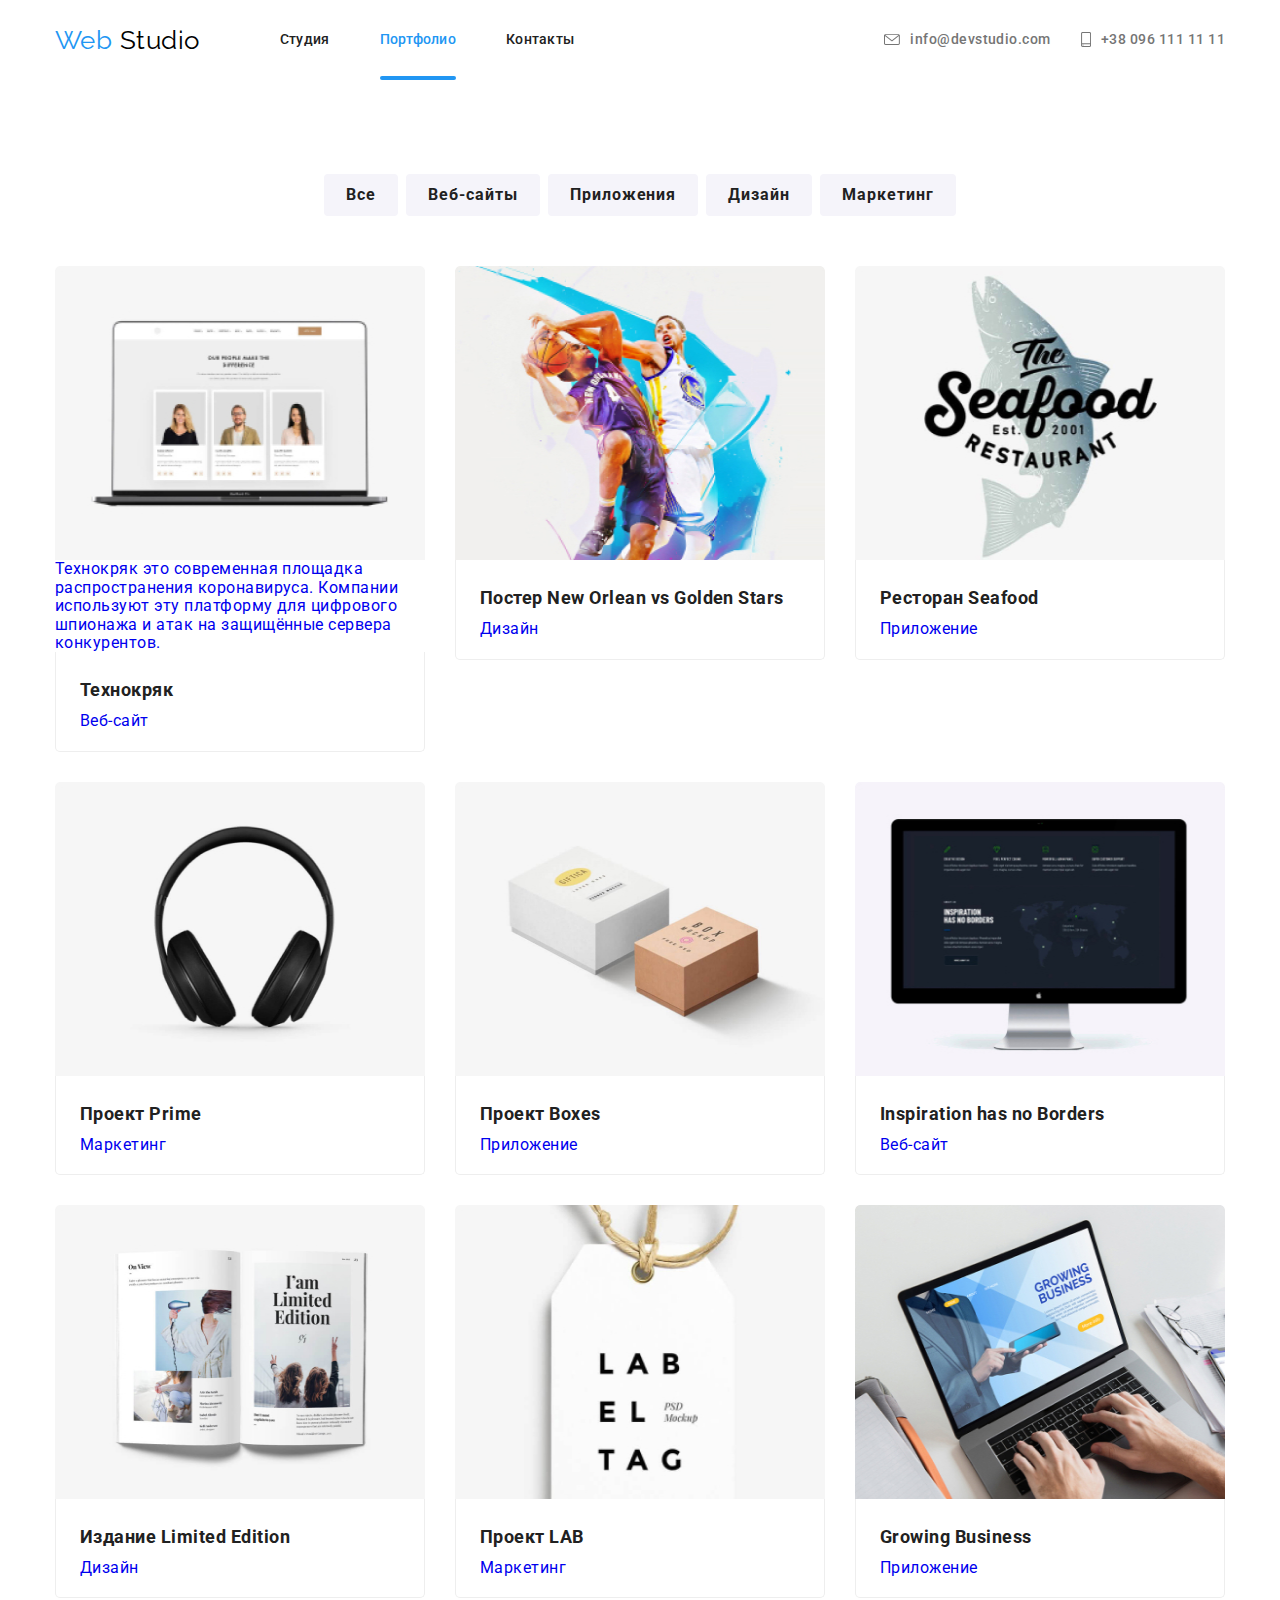
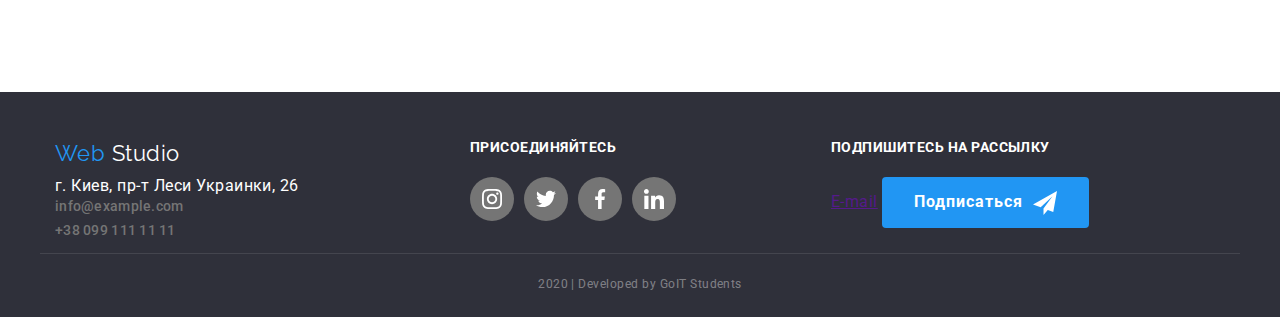
==== portfolio.html @ 6e916e90 "В ксс шрифты не все подтягиваются" ====
<!DOCTYPE html>
<html lang="ru">

<head>
    <meta charset="UTF-8">
    <meta name="viewport" content="width=device-width, initial-scale=1.0">
    <title>Document</title>
    <link
        href="https://fonts.googleapis.com/css2?family=Raleway:wght@700&family=Roboto:wght@400;500;700;900&display=swap"
        rel="stylesheet" />
    <link rel="stylesheet"
        href="https://cdnjs.cloudflare.com/ajax/libs/modern-normalize/0.6.0/modern-normalize.min.css" />
    <link rel="stylesheet" href="./css/styles.css" />
</head>

<body>
    <!--Шапка страницы-->
    <header class="page-header ">
        <div class="container ">
            <div class="main-nav">
                <nav class="main-nav">
                    <a class="logo" href="./index.html"><span class="Web">Web</span> <span
                            class="Studio">Studio</span></a>
                    <ul class="site-nav ">
                        <li class="item"><a href="./index.html" class="link">Студия</a></li>
                        <li class="item">
                            <a href="./portfolio.html" class="link  current">Портфолио</a>
                            <div class="item-line"></div>
                        </li>
                        <li class="item"><a href="#" class="link">Контакты</a></li>
                    </ul>
                </nav>
                <ul class="info main-nav">
                    <li class="info-title">
                        <a class="info-main mail" href="mailto:info@devstudio.com">
                            <svg class="icon-mail">
                                <use href="./images/sprite.svg#icon-envelope"></use>
                            </svg>
                            info@devstudio.com
                        </a>
                    </li>
                    <li class="info-title">
                        <a class="info-main phone" href="tel:+380961111111">
                            <svg class="icon-phone">
                                <use href="./images/sprite.svg#icon-phone"></use>
                            </svg>
                            +38 096 111 11 11
                        </a>
                    </li>
                </ul>
            </div>
        </div>
    </header>
    <main>
        <div class="container">

            <ul class="button-container">
                <li><a href="" class="button-secondary">Все</a></li>
                <li><a href="" class="button-secondary">Веб-сайты </a></li>
                <li><a href="" class="button-secondary">Приложения </a></li>
                <li><a href="" class="button-secondary">Дизайн </a></li>
                <li><a href="" class="button-secondary">Маркетинг </a></li>
            </ul>
        </div>

        <!--1 секция все работы-->
        <section>
            <div class="container">
                <ul class="flex-list">
                    <li class="list">
                        <div class="card">
                            <a class="link-card" href="#">
                                <img class="img-portfolio" src="./images/1img.jpg" alt="Macbook" width="370"
                                    height="294" />
                                <p class="list-paragraph">Технокряк это современная площадка распространения
                                    коронавируса. Компании используют эту платформу для цифрового
                                    шпионажа и атак на защищённые сервера конкурентов.</p>
                                <div class="card-content">
                                    <h2 class="list-tittle">Технокряк</h2>
                                    <p class="list-link">Веб-сайт</p>

                                </div>
                            </a>
                        </div>
                    </li>
                    <li class="list">
                        <div class="card">
                            <a class="link-card" href="#">
                                <img class="img-portfolio" src="./images/2img.jpg" alt="2 баскетболиста" width="370"
                                    height="294" />
                                <div class="card-content">
                                    <h2 class="list-tittle">Постер New Orlean vs Golden Stars</h2>
                                    <p class="list-link">Дизайн</p>
                                    <p class="list-paragraph"></p>
                                </div>
                            </a>
                        </div>
                    </li>
                    <li class="list">
                        <div class="card">
                            <a class="link-card" href="#">
                                <img class="img-portfolio" src="./images/3img.jpg" alt="логотип ресторана" width="370"
                                    height="294" />
                                <div class="card-content">
                                    <h2 class="list-tittle">Ресторан Seafood</h2>
                                    <p class="list-link">Приложение</p>
                                    <p class="list-paragraph"></p>
                                </div>
                            </a>
                        </div>
                    </li>
                    <li class="list">
                        <div class="card">
                            <a class="link-card" href="#">
                                <img class="img-portfolio" src="./images/4img.jpg" alt="наушники" width="370"
                                    height="294" />
                                <div class="card-content">
                                    <h2 class="list-tittle">Проект Prime</h2>
                                    <p class="list-link">Маркетинг</p>
                                    <p class="list-paragraph"></p>
                                </div>
                            </a>
                        </div>
                    </li>
                    <li class="list">
                        <div class="card">
                            <a class="link-card" href="#">
                                <img class="img-portfolio" src="./images/5img.jpg" alt="2 коробки" width="370"
                                    height="294" />
                                <div class="card-content">
                                    <h2 class="list-tittle">Проект Boxes</h2>
                                    <p class="list-link">Приложение</p>
                                    <p class="list-paragraph"></p>
                                </div>
                            </a>
                        </div>
                    </li>
                    <li class="list">
                        <div class="card">
                            <a class="link-card" href="#">
                                <img class="img-portfolio" src="./images/6img.jpg" alt="компьютер" width="370"
                                    height="294" />
                                <div class="card-content">
                                    <h2 class="list-tittle">Inspiration has no Borders</h2>
                                    <p class="list-link">Веб-сайт</p>
                                    <p class="list-paragraph"></p>
                                </div>
                            </a>
                        </div>
                    </li>
                    <li class="list">
                        <div class="card">
                            <a class="link-card" href="#">
                                <img class="img-portfolio" src="./images/7img.jpg" alt="книга" width="370"
                                    height="294" />
                                <div class="card-content">
                                    <h2 class="list-tittle">Издание Limited Edition</h2>
                                    <p class="list-link">Дизайн</p>
                                    <p class="list-paragraph"></p>
                                </div>
                            </a>
                        </div>
                    </li>
                    <li class="list">
                        <div class="card">
                            <a class="link-card" href="#">
                                <img class="img-portfolio" src="./images/8img.jpg" alt="проект лаб" width="370"
                                    height="294" />
                                <div class="card-content">
                                    <h2 class="list-tittle">Проект LAB</h2>
                                    <p class="list-link">Маркетинг</p>
                                    <p class="list-paragraph"></p>
                                </div>
                            </a>
                        </div>
                    </li>
                    <li class="list">
                        <div class="card">
                            <a class="link-card" href="#">
                                <img class="img-portfolio" src="./images/9img.jpg" alt="ноутбук" width="370"
                                    height="294" />
                                <div class="card-content">
                                    <h2 class="list-tittle">Growing Business</h2>
                                    <p class="list-link">Приложение</p>
                                    <p class="list-paragraph"></p>
                                </div>
                            </a>
                        </div>
                    </li>
                </ul>
            </div>
        </section>
    </main>
    <!--Подвал страницы-->
    <footer class="footer">
        <div class="container footer-colums">
            <div class="main-address">
                <a class="logo-footer" href="./index.html"><span class="Web">Web</span> <span
                        class="Studio">Studio</span>
                </a>
                <address class="address">
                    г. Киев, пр-т Леси Украинки, 26 <br />
                    <a class="info-f" href="mailto:info@example.com">info@example.com</a><br />
                    <a class="info-f" href="tel:+380991111111">+38 099 111 11 11</a>
                </address>
            </div>
            <div class="main-link-footer">
                <h6 class="title-footer">присоединяйтесь</h6>
                <ul class="social-list">
                    <li>
                        <a class="footer-hover" href="#" aria-label="Сыллка на Instagram">
                            <svg class="icon-fotter">
                                <use href="./images/sprite.svg#icon-Insta"></use>
                            </svg>
                        </a>
                    </li>
                    <li><a class="footer-hover" href="#" aria-label="Сыллка на Twitter">
                            <svg class="icon-fotter">
                                <use href="./images/sprite.svg#icon-twitter"></use>
                            </svg>
                        </a>
                    </li>
                    <li><a class="footer-hover" href="#" aria-label="Сыллка на Facebook">
                            <svg class="icon-fotter">
                                <use href="./images/sprite.svg#icon-F"></use>
                            </svg>
                        </a>
                    </li>
                    <li><a class="footer-hover" href="#" aria-label="Сыллка на linkedin">
                            <svg class="icon-fotter">
                                <use href="./images/sprite.svg#icon-in"></use>
                            </svg>
                        </a>
                    </li>
                </ul>
            </div>
            <div>
                <h6 class="title-footer">Подпишитесь на рассылку</h6>
                <a href="">E-mail</a>
                <a href="" class="button primary-footer">Подписаться</a>
            </div>
        </div>
        <p class="container niz">2020 | Developed by GoIT Students</p>
    </footer>
</body>

</html>
---- css/styles.css ----
/* цвет основного текста #757575 */
/* цвет вторичного текста #212121 */
/* белый #FFFFFF */
/* акцент #2196F3 */
/* цвет адреса rgba(255, 255, 255, 0.6); */
/* цвет 2020 rgba(255, 255, 255, 0.4); */
:root {
  --primary-text-color: #757575;
  --title-text-color: #212121;
  --white-color: #ffffff;
  --accent-color: #2196f3;
  --adress-text: rgba(255, 255, 255, 0.6);
  --niz-text: rgba(255, 255, 255, 0.4);
  --background-secondary: #f5f4fa;
}

body {
  background-color: #ffffff;
  color: var(--primary-text-color);
  font-family: Roboto, sans-serif;
  letter-spacing: 0.03em;

  margin: 0;
}

h1,
h2,
h3,
h4,
h5,
h6,
p {
  margin-top: 0;
  margin-bottom: 0;
}

.container {
  width: 1200px;
  padding-left: 15px;
  padding-right: 15px;
  margin: 0 auto;
}

.item {
  position: relative;
  display: flex;
}

.item-line {
  bottom: 0;
  left: 0;

  display: flex;
  width: 100%;
  height: 4px;
  background-color: #2196f3;
  border-radius: 2px;
  position: absolute;
}

.main-nav {
  display: flex;
  align-items: center;
}

.tittle-main {
  margin-top: 0;
  margin-bottom: 0;
}

.icon {
  margin-bottom: 55px;
}

.button-container {
  margin-top: 94px;
  margin-bottom: 50px;
  display: flex;
  justify-content: center;
}

.button-container :not(:last-child) {
  margin-right: 8px;
}

.portfolio {
  border-bottom: 1px solid #ececec;
}

.footer {
  background: #2f303a;
}

.footer-colums {
  display: flex;
  align-content: baseline;
  padding-top: 48px;
}

.button-container .footer {
  background-color: #2f303a;
}

ul {
  list-style: none;
  padding: 0;
  margin: 0;
}
/* logo */
.logo {
  font-family: Raleway, cursive;
  font-size: 26px;
  line-height: 1.19;
  text-decoration: none;
}

.link-command {
  align-items: center;
  display: flex;
  justify-content: center;

  text-decoration: none;
  width: 44px;
  height: 44px;
  border-radius: 50%;
}

.link-card {
  background-color: white;
  text-decoration: none;
}

.social-list {
  display: flex;
  align-items: center;
  justify-content: center;
}

.logo-footer {
  margin-bottom: 10px;

  font-family: Raleway, cursive;
  font-size: 22px;
  line-height: 1.2;
  text-decoration: none;
}

.Web {
  color: var(--accent-color);
}
.Studio {
  color: black;
}

/* site nav */
.site-nav {
  display: flex;
  margin-left: 80px;
}

.site-nav .item:not(:last-child) {
  margin-right: 50px;
}
.site-nav .link {
  display: block;
  padding-top: 32px;
  padding-bottom: 32px;

  color: var(--title-text-color);
  letter-spacing: 0.02em;
  font-weight: 500;
  font-size: 14px;
  line-height: 1.14;
  text-decoration: none;
}

.site-nav .link.current {
  color: var(--accent-color);
}

.site-nav :hover,
.site-nav :focus {
  color: var(--accent-color);
}

/* info */
.info-f {
  color: var(--primary-text-color);
  letter-spacing: 0.02em;
  font-weight: 500;
  font-size: 14px;
  line-height: 1.7;
  text-decoration: none;
  margin-top: 9px;
}
.info {
  display: inline-flex;

  font-weight: 400;
  font-size: 14px;

  line-height: 1.14;
  text-decoration: none;
  margin-left: auto;
}

.info-title {
  display: inline-flex;
  align-items: center;

  font-weight: 400;
  font-size: 14px;

  line-height: 1.14;
  text-decoration: none;
  margin-left: auto;
}

.info-main {
  display: inline-flex;
  align-items: center;
  font-weight: 500;
  font-size: 14px;
  color: var(--primary-text-color);

  line-height: 1.14;
  text-decoration: none;
  margin-left: auto;
}

.info .info-title + .info-title {
  margin-left: 30px;
}

.info-title :hover,
.info-title :focus {
  color: var(--accent-color);
}

.section {
  padding-top: 94px;
  padding-bottom: 94px;
}

.border {
  width: 1170px;
  margin: 0 auto;
  border-bottom: 1px solid #ececec;
}

/* section-title */
.section-title {
  color: var(--title-text-color);
  font-weight: 700;
  font-size: 14px;
  line-height: 1.1;
  margin-bottom: 10px;
  margin-top: 0;
  text-align: left;
}

.future {
  display: flex;
  text-align: center;
}

.future li:not(:last-child) {
  margin-right: 30px;
}

.plan {
  font-weight: 400;
  font-size: 14px;
  line-height: 1.7;
  margin-top: 0;
  margin-bottom: 0;
  text-align: left;
}

.title-h {
  color: var(--title-text-color);
  font-weight: 700;
  font-size: 36px;
  line-height: 1.2;
  text-align: center;
  margin-top: 0;
  margin-bottom: 50px;
}

.team {
  margin-top: 0;
  margin-bottom: 30px;
}

.main-team {
  margin-right: 30px;
  background-color: #ffffff;
  border-radius: 4px;
  width: 278px;
  height: 422px;
}

.container-team {
  display: flex;
}

.container-clients {
  display: flex;
}

.container-command {
  display: flex;
  align-items: center;
  justify-content: center;
  padding: 0;
  margin: 0;
}

.clients {
  width: 170px;
  height: 90px;
  color: #afb1b8;

  box-sizing: border-box;
  border-radius: 4px;

  display: flex;
  align-items: center;
  justify-content: center;
}

.icon-hover {
  margin-left: auto;
  width: 170px;
  height: 90px;
  color: #afb1b8;
  border: 1px solid #afb1b8;
  box-sizing: border-box;
  border-radius: 4px;

  display: flex;
  align-items: center;
  justify-content: center;
  fill: #afb1b8;
}

.icon-hover:focus,
.icon-hover:hover {
  border-color: #2196f3;
  fill: var(--accent-color);
}

.clients:not(:last-child) {
  margin-right: 30px;
}

.section-main {
  background-color: #f5f4fa;
  padding-top: 94px;
  padding-bottom: 94px;
}

.title-footer {
  color: var(--white-color);
  font-weight: 700;
  font-size: 14px;
  line-height: 1.14;
  margin-bottom: 21px;
  text-transform: uppercase;
}

.future-img {
  margin-top: 0;
  position: relative;
  display: flex;
  pointer-events: none;
}

.p-command {
  font-weight: 400;
  font-size: 16px;
  line-height: 1.2;
  text-align: center;
  margin-bottom: 16px;
}

.tittle-command {
  color: var(--title-text-color);
  font-weight: 500;
  font-size: 16px;
  line-height: 1.2;
  text-align: center;
  margin-top: 0;
  margin-bottom: 10px;
}

.hero {
  margin-top: 0;
  text-align: center;
}

/* hero-title */
.hero-title {
  color: var(--white-color);

  letter-spacing: 0.06em;
  font-style: 400;
  font-weight: 900;
  font-size: 44px;
  line-height: 1.4;
  text-align: center;
  padding-top: 200px;
  margin-bottom: 30px;
}

/* title-applications" */
.title-applications {
  color: var(--white-color);
  background-color: rgba(47, 48, 58, 0.8);
  padding-top: 27px;
  padding-bottom: 27px;
  margin-bottom: 0;

  position: absolute;
  bottom: 0;
  left: 0;
  width: 100%;
  pointer-events: none;
  align-items: center;
  text-align: center;
}

.button {
  color: var(--white-color);
  text-decoration: none;
  font-family: inherit;

  border-radius: 4px;
  padding: 10px 32px;
  text-align: center;
  border-radius: 1px solid transparent;
  display: inline-flex;
  align-items: center;
}
.button.primary {
  color: var(--white-color);
  background-color: var(--accent-color);
  letter-spacing: 0.06em;
  font-weight: 700;
  font-size: 16px;
  line-height: 1.9;
}

.button.primary-footer {
  color: var(--white-color);
  background-color: var(--accent-color);
  letter-spacing: 0.06em;
  font-weight: 700;
  font-size: 16px;
  line-height: 1.9;
}

.primary-footer::after {
  content: "";
  width: 24px;
  height: 24px;
  margin-left: 10px;
  background-repeat: no-repeat;
  background-image: url(../images/icon.svg);
  background-size: contain;
  background-position: center;
}
.address {
  color: var(--white-color);
  font-style: normal;
  display: block;
  margin-bottom: 10px;
}

.address .info {
  color: var(--adress-text);
}

.niz {
  text-align: center;
  border-top: 1px solid rgba(255, 255, 255, 0.1);

  color: var(--niz-text);
  font-weight: 400;
  font-size: 12px;
  line-height: 2;

  padding-top: 18px;
  padding-bottom: 21px;
}

.button-secondary {
  color: var(--title-text-color);
  background-color: var(--background-secondary);
  letter-spacing: 0.06em;
  font-weight: 700;
  font-size: 16px;
  line-height: 1.9;
  padding: 6px 22px;
  text-align: center;
  border-radius: 1px solid transparent;
  display: block;
  border-radius: 4px;
  text-decoration: none;
}

.button-secondary:hover,
.button-secondary:focus {
  color: var(--white-color);
  background-color: var(--accent-color);
}

.card-content {
  background: #ffffff;
  box-sizing: border-box;
  padding: 20px 24px;

  border: 1px solid #eeeeee;
  border-top-width: 0px;
  border-right-width: 1px;
  border-bottom-width: 1px;
  border-left-width: 1px;

  border-bottom-right-radius: 5px;
  border-bottom-left-radius: 5px;
}

.card {
  width: 370px;
  border-top-left-radius: 5px;
  border-top-right-radius: 5px;
  overflow: hidden;
}

.flex-list {
  flex-wrap: wrap;
  display: flex;
}

.list {
  width: 370px;
  margin-right: 30px;
  margin-bottom: 30px;
}

.list:nth-child(3n) {
  margin-right: 0;
}

.list:nth-last-child(-n + 3) {
  margin-bottom: 0px;
}
.list-tittle {
  color: var(--title-text-color);
  font-weight: 700;
  font-size: 18px;
  line-height: 2;
  margin-top: 0;
  margin-bottom: 4px;
}

.span {
  position: relative;
  display: flex;
  pointer-events: none;
}

.span::before {
  content: "";
  display: inline-block;
  position: absolute;
  width: 100%;
  height: 100%;
  background-color: var(--accent-color);
  opacity: 0;
}

.span .list-paragraph:hover ::before {
  opacity: 1;
}



}

.list-link {
  color: var(--primary-text-color);
  font-weight: 400;
  font-size: 16px;
  line-height: 1.9;
}

.img-portfolio {
  margin-top: 0;
  display: block;
}

.main-address {
  display: flex;
  font-style: normal;
  flex-direction: column;
  margin-right: 171px;
}

.main-link-footer {
  margin-right: 155px;
}

.footer .Studio {
  color: white;
}

.flex-list {
  padding-bottom: 94px;
}

.overlay {
  background-color: var(--title-text-color);

  max-width: 1600px;
  height: 600px;
  margin-left: auto;
  margin-right: auto;
  background-image: linear-gradient(
      to right,
      rgba(47, 48, 58, 0.8),
      rgba(47, 48, 58, 0.8)
    ),
    url(./Header.jpg);
  background-position: center;
  background-repeat: no-repeat;
  background-size: cover;
}

.icon-antenna::before {
  display: block;
  content: "";
  height: 120px;
  background-image: url(/images/Antena.svg),
    linear-gradient(to right, #f5f4fa, #f5f4fa);
  background-position: center;
  background-repeat: no-repeat;
  margin-bottom: 30px;
}

.icon-clock::before {
  display: block;
  content: "";
  height: 120px;
  background-image: url(/images/Clock.svg),
    linear-gradient(to right, #f5f4fa, #f5f4fa);
  background-position: center;
  background-repeat: no-repeat;
  margin-bottom: 30px;
}

.icon-diagram::before {
  display: block;
  content: "";
  height: 120px;
  background-image: url(/images/diagram.svg),
    linear-gradient(to right, #f5f4fa, #f5f4fa);
  background-position: center;
  background-repeat: no-repeat;
  margin-bottom: 30px;
}

.icon-astronaut::before {
  display: block;
  content: "";
  height: 120px;
  background-image: url(/images/astronaut.svg),
    linear-gradient(to right, #f5f4fa, #f5f4fa);
  background-position: center;
  background-repeat: no-repeat;
  margin-bottom: 30px;
}

.icon-mail {
  width: 16px;
  height: 11.2px;
  margin-right: 10px;
  fill: currentColor;
}

.icon-mail:hover,
.icon-mail:focus {
  fill: var(--accent-color);
}

.icon-phone {
  width: 10px;
  height: 15px;
  margin-right: 10px;
  fill: currentColor;
}

.icon-insta {
  width: 44px;
  height: 44px;
  fill: #afb1b8;
  border-radius: 50%;
}

.icon-insta:hover,
.icon-insta:focus {
  background-color: var(--accent-color);
  fill: white;
}

.icon-logo1 {
  height: 44.27px;
  width: 49.23px;
}

.icon-logo1:hover,
.icon-logo1:focus {
  fill: var(--accent-color);
}

.icon-logo2 {
  height: 52px;
  width: 40px;
}

.icon-logo3 {
  height: 41px;
  width: 42px;
}

.icon-logo4 {
  height: 42px;
  width: 80px;
}

.icon-logo5 {
  height: 47px;
  width: 59px;
}

.icon-logo6 {
  height: 45px;
  width: 88px;
}

.icon-fotter {
  width: 44px;
  height: 44px;
  fill: white;
  background-color: var(--primary-text-color);
  border-radius: 50%;
}

.icon-fotter:hover,
.icon-fotter:focus {
  background-color: var(--accent-color);
}

.social-list li:not(:last-child) {
  margin-right: 10px;
}
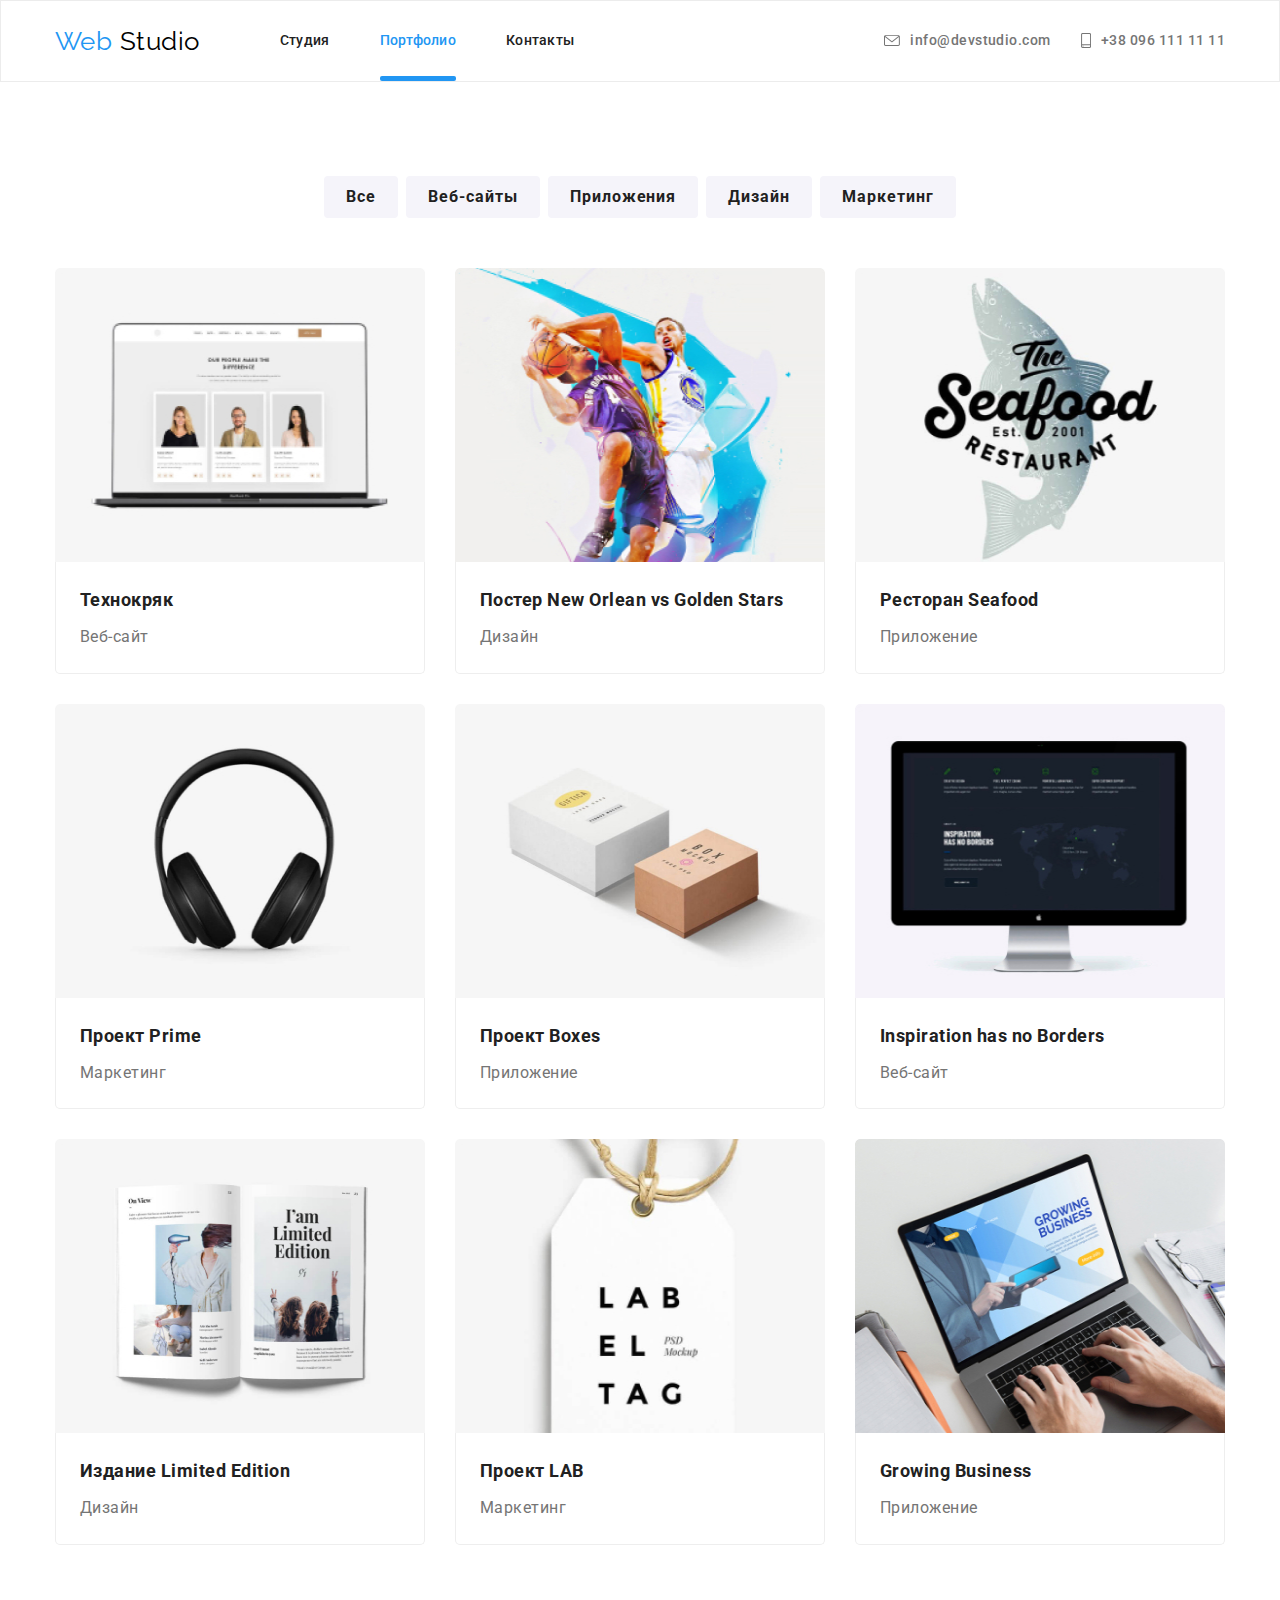
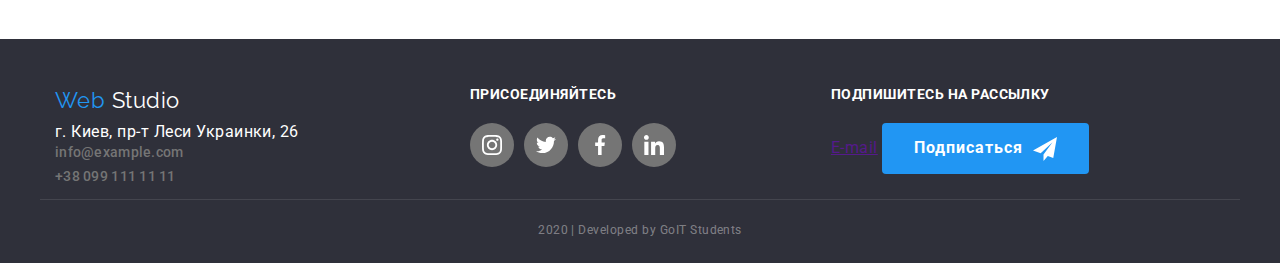
==== commit 374beb72: "Сделал дз 5" ====
--- a/portfolio.html
+++ b/portfolio.html
@@ -25,7 +25,6 @@
                         <li class="item"><a href="./index.html" class="link">Студия</a></li>
                         <li class="item">
                             <a href="./portfolio.html" class="link  current">Портфолио</a>
-                            <div class="item-line"></div>
                         </li>
                         <li class="item"><a href="#" class="link">Контакты</a></li>
                     </ul>
@@ -70,11 +69,13 @@
                     <li class="list">
                         <div class="card">
                             <a class="link-card" href="#">
-                                <img class="img-portfolio" src="./images/1img.jpg" alt="Macbook" width="370"
-                                    height="294" />
-                                <p class="list-paragraph">Технокряк это современная площадка распространения
-                                    коронавируса. Компании используют эту платформу для цифрового
-                                    шпионажа и атак на защищённые сервера конкурентов.</p>
+                                <div class="pages">
+                                    <img class="img-portfolio" src="./images/1img.jpg" alt="Macbook" width="370"
+                                        height="294" />
+                                    <p class="list-paragraph">Технокряк это современная площадка распространения
+                                        коронавируса. Компании используют эту платформу для цифрового
+                                        шпионажа и атак на защищённые сервера конкурентов.</p>
+                                </div>
                                 <div class="card-content">
                                     <h2 class="list-tittle">Технокряк</h2>
                                     <p class="list-link">Веб-сайт</p>
@@ -86,103 +87,143 @@
                     <li class="list">
                         <div class="card">
                             <a class="link-card" href="#">
-                                <img class="img-portfolio" src="./images/2img.jpg" alt="2 баскетболиста" width="370"
-                                    height="294" />
+                                <div class="pages">
+                                    <img class="img-portfolio" src="./images/2img.jpg" alt="2 баскетболиста" width="370"
+                                        height="294" />
+                                    <p class="list-paragraph">Технокряк это современная площадка распространения
+                                        коронавируса. Компании используют эту платформу для цифрового
+                                        шпионажа и атак на защищённые сервера конкурентов.</p>
+                                </div>
                                 <div class="card-content">
                                     <h2 class="list-tittle">Постер New Orlean vs Golden Stars</h2>
                                     <p class="list-link">Дизайн</p>
-                                    <p class="list-paragraph"></p>
-                                </div>
-                            </a>
-                        </div>
-                    </li>
-                    <li class="list">
-                        <div class="card">
-                            <a class="link-card" href="#">
-                                <img class="img-portfolio" src="./images/3img.jpg" alt="логотип ресторана" width="370"
-                                    height="294" />
+
+                                </div>
+                            </a>
+                        </div>
+                    </li>
+                    <li class="list">
+                        <div class="card">
+                            <a class="link-card" href="#">
+                                <div class="pages">
+                                    <img class="img-portfolio" src="./images/3img.jpg" alt="логотип ресторана"
+                                        width="370" height="294" />
+                                    <p class="list-paragraph">Технокряк это современная площадка распространения
+                                        коронавируса. Компании используют эту платформу для цифрового
+                                        шпионажа и атак на защищённые сервера конкурентов.</p>
+                                </div>
                                 <div class="card-content">
                                     <h2 class="list-tittle">Ресторан Seafood</h2>
                                     <p class="list-link">Приложение</p>
-                                    <p class="list-paragraph"></p>
-                                </div>
-                            </a>
-                        </div>
-                    </li>
-                    <li class="list">
-                        <div class="card">
-                            <a class="link-card" href="#">
-                                <img class="img-portfolio" src="./images/4img.jpg" alt="наушники" width="370"
-                                    height="294" />
+
+                                </div>
+                            </a>
+                        </div>
+                    </li>
+                    <li class="list">
+                        <div class="card">
+                            <a class="link-card" href="#">
+                                <div class="pages">
+                                    <img class="img-portfolio" src="./images/4img.jpg" alt="наушники" width="370"
+                                        height="294" />
+                                    <p class="list-paragraph">Технокряк это современная площадка распространения
+                                        коронавируса. Компании используют эту платформу для цифрового
+                                        шпионажа и атак на защищённые сервера конкурентов.</p>
+                                </div>
                                 <div class="card-content">
                                     <h2 class="list-tittle">Проект Prime</h2>
                                     <p class="list-link">Маркетинг</p>
-                                    <p class="list-paragraph"></p>
-                                </div>
-                            </a>
-                        </div>
-                    </li>
-                    <li class="list">
-                        <div class="card">
-                            <a class="link-card" href="#">
-                                <img class="img-portfolio" src="./images/5img.jpg" alt="2 коробки" width="370"
-                                    height="294" />
+
+                                </div>
+                            </a>
+                        </div>
+                    </li>
+                    <li class="list">
+                        <div class="card">
+                            <a class="link-card" href="#">
+                                <div class="pages">
+                                    <img class="img-portfolio" src="./images/5img.jpg" alt="2 коробки" width="370"
+                                        height="294" />
+                                    <p class="list-paragraph">Технокряк это современная площадка распространения
+                                        коронавируса. Компании используют эту платформу для цифрового
+                                        шпионажа и атак на защищённые сервера конкурентов.</p>
+                                </div>
                                 <div class="card-content">
                                     <h2 class="list-tittle">Проект Boxes</h2>
                                     <p class="list-link">Приложение</p>
-                                    <p class="list-paragraph"></p>
-                                </div>
-                            </a>
-                        </div>
-                    </li>
-                    <li class="list">
-                        <div class="card">
-                            <a class="link-card" href="#">
-                                <img class="img-portfolio" src="./images/6img.jpg" alt="компьютер" width="370"
-                                    height="294" />
+
+                                </div>
+                            </a>
+                        </div>
+                    </li>
+                    <li class="list">
+                        <div class="card">
+                            <a class="link-card" href="#">
+                                <div class="pages">
+                                    <img class="img-portfolio" src="./images/6img.jpg" alt="компьютер" width="370"
+                                        height="294" />
+                                    <p class="list-paragraph">Технокряк это современная площадка распространения
+                                        коронавируса. Компании используют эту платформу для цифрового
+                                        шпионажа и атак на защищённые сервера конкурентов.</p>
+                                </div>
                                 <div class="card-content">
                                     <h2 class="list-tittle">Inspiration has no Borders</h2>
                                     <p class="list-link">Веб-сайт</p>
-                                    <p class="list-paragraph"></p>
-                                </div>
-                            </a>
-                        </div>
-                    </li>
-                    <li class="list">
-                        <div class="card">
-                            <a class="link-card" href="#">
-                                <img class="img-portfolio" src="./images/7img.jpg" alt="книга" width="370"
-                                    height="294" />
+
+                                </div>
+                            </a>
+                        </div>
+                    </li>
+                    <li class="list">
+                        <div class="card">
+                            <a class="link-card" href="#">
+                                <div class="pages">
+                                    <img class="img-portfolio" src="./images/7img.jpg" alt="книга" width="370"
+                                        height="294" />
+                                    <p class="list-paragraph">Технокряк это современная площадка распространения
+                                        коронавируса. Компании используют эту платформу для цифрового
+                                        шпионажа и атак на защищённые сервера конкурентов.</p>
+                                </div>
                                 <div class="card-content">
                                     <h2 class="list-tittle">Издание Limited Edition</h2>
                                     <p class="list-link">Дизайн</p>
-                                    <p class="list-paragraph"></p>
-                                </div>
-                            </a>
-                        </div>
-                    </li>
-                    <li class="list">
-                        <div class="card">
-                            <a class="link-card" href="#">
-                                <img class="img-portfolio" src="./images/8img.jpg" alt="проект лаб" width="370"
-                                    height="294" />
+
+                                </div>
+                            </a>
+                        </div>
+                    </li>
+                    <li class="list">
+                        <div class="card">
+                            <a class="link-card" href="#">
+                                <div class="pages">
+                                    <img class="img-portfolio" src="./images/8img.jpg" alt="проект лаб" width="370"
+                                        height="294" />
+                                    <p class="list-paragraph">Технокряк это современная площадка распространения
+                                        коронавируса. Компании используют эту платформу для цифрового
+                                        шпионажа и атак на защищённые сервера конкурентов.</p>
+                                </div>
                                 <div class="card-content">
                                     <h2 class="list-tittle">Проект LAB</h2>
                                     <p class="list-link">Маркетинг</p>
-                                    <p class="list-paragraph"></p>
-                                </div>
-                            </a>
-                        </div>
-                    </li>
-                    <li class="list">
-                        <div class="card">
-                            <a class="link-card" href="#">
-                                <img class="img-portfolio" src="./images/9img.jpg" alt="ноутбук" width="370"
-                                    height="294" />
+
+                                </div>
+                            </a>
+                        </div>
+                    </li>
+                    <li class="list">
+                        <div class="card">
+                            <a class="link-card" href="#">
+                                <div class="pages">
+                                    <img class="img-portfolio" src="./images/9img.jpg" alt="ноутбук" width="370"
+                                        height="294" />
+                                    <p class="list-paragraph">Технокряк это современная площадка распространения
+                                        коронавируса. Компании используют эту платформу для цифрового
+                                        шпионажа и атак на защищённые сервера конкурентов.</p>
+                                </div>
                                 <div class="card-content">
                                     <h2 class="list-tittle">Growing Business</h2>
                                     <p class="list-link">Приложение</p>
-                                    <p class="list-paragraph"></p>
+
                                 </div>
                             </a>
                         </div>
--- a/css/styles.css
+++ b/css/styles.css
@@ -19,8 +19,6 @@
   color: var(--primary-text-color);
   font-family: Roboto, sans-serif;
   letter-spacing: 0.03em;
-
-  margin: 0;
 }
 
 h1,
@@ -41,23 +39,6 @@
   margin: 0 auto;
 }
 
-.item {
-  position: relative;
-  display: flex;
-}
-
-.item-line {
-  bottom: 0;
-  left: 0;
-
-  display: flex;
-  width: 100%;
-  height: 4px;
-  background-color: #2196f3;
-  border-radius: 2px;
-  position: absolute;
-}
-
 .main-nav {
   display: flex;
   align-items: center;
@@ -70,6 +51,14 @@
 
 .icon {
   margin-bottom: 55px;
+}
+
+.item {
+  display: flex;
+}
+
+.page-header {
+  border: 1px solid #ececec;
 }
 
 .button-container {
@@ -123,11 +112,61 @@
   width: 44px;
   height: 44px;
   border-radius: 50%;
+  transition: color 250ms cubic-bezier(0.4, 0, 0.2, 1);
 }
 
 .link-card {
   background-color: white;
   text-decoration: none;
+
+  overflow: hidden;
+}
+
+.link-card:hover .list-paragraph {
+  opacity: 1;
+  transform: translateY(0);
+}
+
+.card:hover {
+  box-shadow: 1px 4px 6px rgba(0, 0, 0, 0.16), 0px 4px 4px rgba(0, 0, 0, 0.06),
+    0px 1px 1px rgba(0, 0, 0, 0.12);
+}
+
+.pages {
+  display: flex;
+  overflow: hidden;
+  position: relative;
+}
+
+.list-paragraph {
+  color: white;
+  background-color: rgba(33, 150, 243, 0.9);
+  letter-spacing: 0.03em;
+  font-family: Roboto;
+  font-style: normal;
+  font-weight: normal;
+  font-size: 18px;
+  line-height: 28px;
+
+  position: absolute;
+  display: flex;
+  top: 0;
+  left: 0;
+  padding-top: 63px;
+  padding-bottom: 63px;
+  padding-left: 24px;
+  padding-right: 24px;
+  align-items: center;
+
+  width: 370px;
+  height: 294px;
+
+  opacity: 0;
+
+  transform: translateY(100%);
+
+  transition: opacity 250ms cubic-bezier(0.4, 0, 0.2, 1),
+    transform 250ms cubic-bezier(0.4, 0, 0.2, 1);
 }
 
 .social-list {
@@ -172,10 +211,59 @@
   font-size: 14px;
   line-height: 1.14;
   text-decoration: none;
+  transition: color 250ms cubic-bezier(0.4, 0, 0.2, 1);
 }
 
 .site-nav .link.current {
   color: var(--accent-color);
+  transition: color 250ms cubic-bezier(0.4, 0, 0.2, 1);
+  position: relative;
+}
+
+.current {
+  position: relative;
+  display: block;
+}
+
+.link {
+  position: relative;
+  display: block;
+}
+
+.link:hover::after {
+  opacity: 1;
+  transform: scaleX(1);
+}
+
+.link::after {
+  content: "";
+  position: absolute;
+  left: 0;
+  bottom: 0;
+
+  display: block;
+  width: 100%;
+  height: 5px;
+  background-color: var(--accent-color);
+  opacity: 0;
+  border-radius: 2px;
+  transform: scaleX(0);
+  transition: opacity 250ms cubic-bezier(0.4, 0, 0.2, 1),
+    transform 250ms cubic-bezier(0.4, 0, 0.2, 1);
+}
+
+.current::before {
+  content: "";
+  position: absolute;
+  left: 0;
+  bottom: 0;
+
+  display: block;
+  width: 100%;
+  height: 5px;
+  background-color: var(--accent-color);
+  opacity: 1;
+  border-radius: 2px;
 }
 
 .site-nav :hover,
@@ -226,6 +314,7 @@
   line-height: 1.14;
   text-decoration: none;
   margin-left: auto;
+  transition: color 250ms cubic-bezier(0.4, 0, 0.2, 1);
 }
 
 .info .info-title + .info-title {
@@ -342,6 +431,8 @@
   align-items: center;
   justify-content: center;
   fill: #afb1b8;
+
+  transition: fill 250ms cubic-bezier(0.4, 0, 0.2, 1);
 }
 
 .icon-hover:focus,
@@ -507,6 +598,7 @@
   display: block;
   border-radius: 4px;
   text-decoration: none;
+  transition: background-color 250ms cubic-bezier(0.4, 0, 0.2, 1);
 }
 
 .button-secondary:hover,
@@ -530,11 +622,19 @@
   border-bottom-left-radius: 5px;
 }
 
+.card-content:hover {
+  box-shadow: 1px 4px 6px rgba(0, 0, 0, 0.16), 0px 4px 4px rgba(0, 0, 0, 0.06),
+    0px 1px 1px rgba(0, 0, 0, 0.12);
+}
+
 .card {
   width: 370px;
   border-top-left-radius: 5px;
   border-top-right-radius: 5px;
   overflow: hidden;
+
+  position: relative;
+  display: inline-flex;
 }
 
 .flex-list {
@@ -578,14 +678,6 @@
   height: 100%;
   background-color: var(--accent-color);
   opacity: 0;
-}
-
-.span .list-paragraph:hover ::before {
-  opacity: 1;
-}
-
-
-
 }
 
 .list-link {
@@ -705,6 +797,7 @@
   height: 44px;
   fill: #afb1b8;
   border-radius: 50%;
+  transition: background-color 250ms cubic-bezier(0.4, 0, 0.2, 1);
 }
 
 .icon-insta:hover,
@@ -716,6 +809,7 @@
 .icon-logo1 {
   height: 44.27px;
   width: 49.23px;
+  transition: color 250ms cubic-bezier(0.4, 0, 0.2, 1);
 }
 
 .icon-logo1:hover,
@@ -754,6 +848,7 @@
   fill: white;
   background-color: var(--primary-text-color);
   border-radius: 50%;
+  transition: background-color 250ms cubic-bezier(0.4, 0, 0.2, 1);
 }
 
 .icon-fotter:hover,
